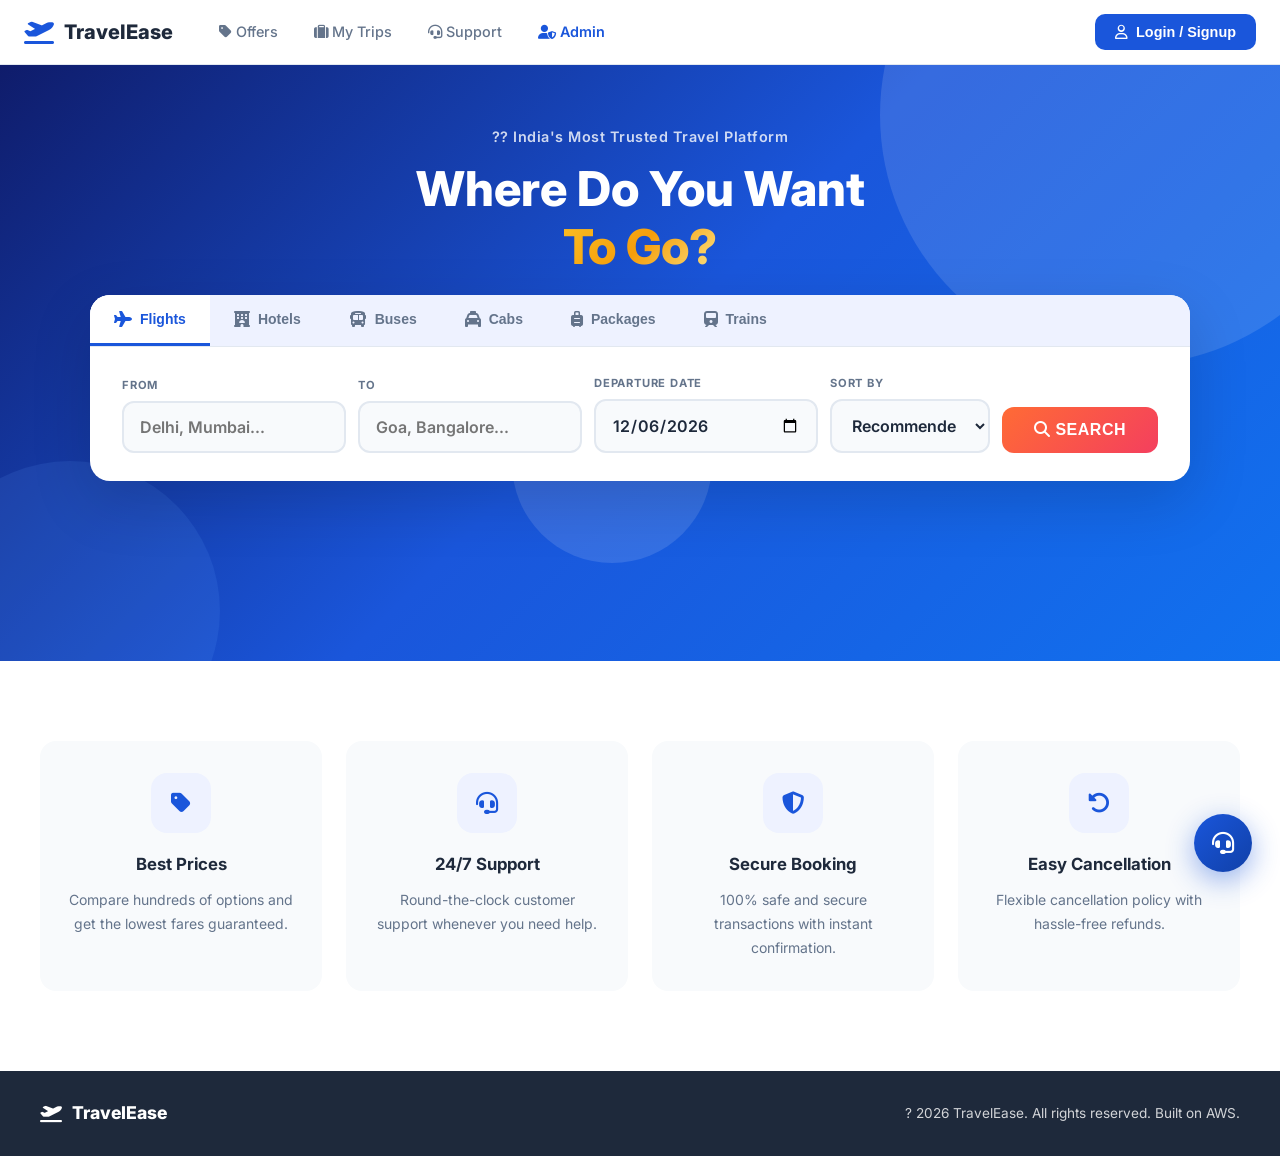
==== src/frontend/index.html @ 36724214 "Initial commit" ====
<!DOCTYPE html>
<html lang="en">
<head>
    <meta charset="UTF-8">
    <meta name="viewport" content="width=device-width, initial-scale=1.0">
    <title>TravelEase ? Book Flights, Hotels, Buses & More</title>
    <meta name="description" content="Book flights, hotels, buses, cabs and holiday packages at the best prices. India's smartest travel booking platform.">
    <meta http-equiv="Content-Type" content="text/html; charset=UTF-8">
    <link rel="preconnect" href="https://fonts.googleapis.com">
    <link href="https://fonts.googleapis.com/css2?family=Inter:wght@300;400;500;600;700;800&display=swap" rel="stylesheet">
    <link rel="stylesheet" href="https://cdnjs.cloudflare.com/ajax/libs/font-awesome/6.4.0/css/all.min.css">
    <link rel="stylesheet" href="style.css">
</head>
<body>

<!-- ===== NAVBAR ===== -->
<nav class="navbar" id="navbar">
    <div class="nav-inner">
        <div class="nav-brand">
            <i class="fa-solid fa-plane-departure brand-icon"></i>
            <span class="brand-text">TravelEase</span>
        </div>
        <div class="nav-links">
            <a href="#" class="nav-link" onclick="showOffers(); return false;"><i class="fa-solid fa-tag"></i> Offers</a>
            <a href="#" class="nav-link" onclick="showMyTrips(); return false;"><i class="fa-solid fa-suitcase"></i> My Trips</a>
            <a href="#" class="nav-link" onclick="openSupport(); return false;"><i class="fa-solid fa-headset"></i> Support</a>
            <a href="#" class="nav-link" onclick="showModal('admin-login'); return false;" style="color:var(--primary); font-weight:600;"><i class="fa-solid fa-user-shield"></i> Admin</a>
        </div>
        <div id="user-section">
            <button class="btn-login" onclick="showModal('login')">
                <i class="fa-regular fa-user"></i> Login / Signup
            </button>
        </div>
    </div>
</nav>

<!-- ===== HERO SECTION ===== -->
<section class="hero" id="main-view">
    <div class="hero-bg">
        <div class="hero-shape shape1"></div>
        <div class="hero-shape shape2"></div>
        <div class="hero-shape shape3"></div>
    </div>
    <div class="hero-content">
        <p class="hero-tagline">?? India's Most Trusted Travel Platform</p>
        <h1 class="hero-title">Where Do You Want<br><span class="gradient-text">To Go?</span></h1>
    </div>

    <!-- ===== SEARCH CARD ===== -->
    <div class="search-card">
        <!-- Tab Bar -->
        <div class="tab-bar">
            <button class="tab-btn active" data-target="flights" onclick="switchTab('flights', this)">
                <i class="fa-solid fa-plane"></i> Flights
            </button>
            <button class="tab-btn" data-target="hotels" onclick="switchTab('hotels', this)">
                <i class="fa-solid fa-hotel"></i> Hotels
            </button>
            <button class="tab-btn" data-target="buses" onclick="switchTab('buses', this)">
                <i class="fa-solid fa-bus"></i> Buses
            </button>
            <button class="tab-btn" data-target="cabs" onclick="switchTab('cabs', this)">
                <i class="fa-solid fa-taxi"></i> Cabs
            </button>
            <button class="tab-btn" data-target="packages" onclick="switchTab('packages', this)">
                <i class="fa-solid fa-suitcase-rolling"></i> Packages
            </button>
            <button class="tab-btn" data-target="trains" onclick="switchTab('trains', this)">
                <i class="fa-solid fa-train"></i> Trains
            </button>
        </div>
        <!-- Dynamic Form -->
        <div id="form-container"></div>
    </div>
</section>

<!-- ===== RESULTS SECTION ===== -->
<section class="results-section" id="results-section" style="display:none;">
    <div class="results-inner">
        <div class="results-header">
            <div>
                <h2 id="results-title" class="results-title">Results</h2>
                <p id="results-subtitle" class="results-subtitle"></p>
            </div>
            <button class="btn-back" onclick="hideResults()">
                <i class="fa-solid fa-arrow-left"></i> Modify Search
            </button>
        </div>
        <div id="loader" class="loader-wrap" style="display:none;">
            <div class="loader-spinner"></div>
            <p>Searching best options for you...</p>
        </div>
        <div id="results-grid" class="results-grid"></div>
    </div>
</section>

<!-- ===== CHECKOUT VIEW ===== -->
<section class="checkout-section" id="checkout-view" style="display:none;">
    <div class="checkout-inner">
        <button class="btn-back" onclick="goBackToSearch()">
            <i class="fa-solid fa-arrow-left"></i> Back to Results
        </button>
        <div class="checkout-card">
            <div class="checkout-header">
                <i class="fa-solid fa-lock checkout-icon"></i>
                <h2>Secure Checkout</h2>
            </div>
            <div id="booking-summary" class="booking-summary"></div>

            <form id="payment-form" onsubmit="submitPayment(event)">
                <div class="payment-methods">
                    <label class="pay-method active" id="pm-card">
                        <input type="radio" name="pay_method" value="card" checked onchange="showPaymentForm('card')">
                        <i class="fa-solid fa-credit-card"></i> Credit / Debit Card
                    </label>
                    <label class="pay-method" id="pm-upi">
                        <input type="radio" name="pay_method" value="upi" onchange="showPaymentForm('upi')">
                        <i class="fa-solid fa-mobile-screen-button"></i> UPI
                    </label>
                    <label class="pay-method" id="pm-nb">
                        <input type="radio" name="pay_method" value="netbanking" onchange="showPaymentForm('netbanking')">
                        <i class="fa-solid fa-building-columns"></i> Net Banking
                    </label>
                </div>

                <div id="payment-fields-card" class="payment-fields">
                    <div class="field-group">
                        <label>Card Number</label>
                        <input type="text" placeholder="1234 5678 9012 3456" maxlength="19" oninput="formatCard(this)">
                    </div>
                    <div class="field-row">
                        <div class="field-group">
                            <label>Expiry Date</label>
                            <input type="text" placeholder="MM / YY" maxlength="7">
                        </div>
                        <div class="field-group">
                            <label>CVV</label>
                            <input type="password" placeholder="???" maxlength="3">
                        </div>
                    </div>
                    <div class="field-group">
                        <label>Name on Card</label>
                        <input type="text" placeholder="HARSHAD SHELAR">
                    </div>
                </div>

                <div id="payment-fields-upi" class="payment-fields" style="display:none;">
                    <div class="upi-apps">
                        <div class="upi-app-btn" onclick="selectUpi(this, 'gpay')">
                            <img src="https://upload.wikimedia.org/wikipedia/commons/thumb/f/f2/Google_Pay_Logo.svg/512px-Google_Pay_Logo.svg.png" alt="GPay">
                            <span>Google Pay</span>
                        </div>
                        <div class="upi-app-btn" onclick="selectUpi(this, 'phonepe')">
                            <img src="https://upload.wikimedia.org/wikipedia/commons/thumb/5/5f/PhonePe_Logo.svg/512px-PhonePe_Logo.svg.png" alt="PhonePe">
                            <span>PhonePe</span>
                        </div>
                        <div class="upi-app-btn" onclick="selectUpi(this, 'paytm')">
                            <img src="https://upload.wikimedia.org/wikipedia/commons/thumb/2/24/Paytm_Logo_%28standalone%29.svg/512px-Paytm_Logo_%28standalone%29.svg.png" alt="Paytm">
                            <span>Paytm</span>
                        </div>
                    </div>
                    <div class="field-group">
                        <label>Or enter UPI ID</label>
                        <input type="text" placeholder="yourname@upi">
                    </div>
                </div>

                <div id="payment-fields-netbanking" class="payment-fields" style="display:none;">
                    <div class="field-group">
                        <label>Select Bank</label>
                        <select>
                            <option>State Bank of India</option>
                            <option>HDFC Bank</option>
                            <option>ICICI Bank</option>
                            <option>Axis Bank</option>
                            <option>Kotak Mahindra Bank</option>
                            <option>Punjab National Bank</option>
                            <option>Bank of Baroda</option>
                        </select>
                    </div>
                </div>

                <button type="submit" class="btn-pay" id="pay-btn">
                    <i class="fa-solid fa-shield-halved"></i> Pay Securely
                </button>
            </form>
        </div>
    </div>
</section>

<!-- ===== SUCCESS VIEW ===== -->
<section class="success-section" id="success-view" style="display:none;">
    <div class="success-inner">
        <div class="success-card">
            <div class="success-anim">
                <i class="fa-solid fa-circle-check success-icon"></i>
            </div>
            <h2>Booking Confirmed! ?</h2>
            <p>Your booking is confirmed. You'll receive a confirmation shortly.</p>
            <div class="booking-id-box">
                <span>Booking ID</span>
                <strong id="booking-id-display">#TB-000000</strong>
            </div>
            <button class="btn-primary" onclick="goBackToSearch()">Book Another Trip</button>
        </div>
    </div>
</section>

<!-- ===== FEATURES SECTION ===== -->
<section class="features-section">
    <div class="features-inner">
        <div class="feature-card">
            <div class="feature-icon"><i class="fa-solid fa-tag"></i></div>
            <h3>Best Prices</h3>
            <p>Compare hundreds of options and get the lowest fares guaranteed.</p>
        </div>
        <div class="feature-card">
            <div class="feature-icon"><i class="fa-solid fa-headset"></i></div>
            <h3>24/7 Support</h3>
            <p>Round-the-clock customer support whenever you need help.</p>
        </div>
        <div class="feature-card">
            <div class="feature-icon"><i class="fa-solid fa-shield-halved"></i></div>
            <h3>Secure Booking</h3>
            <p>100% safe and secure transactions with instant confirmation.</p>
        </div>
        <div class="feature-card">
            <div class="feature-icon"><i class="fa-solid fa-rotate-left"></i></div>
            <h3>Easy Cancellation</h3>
            <p>Flexible cancellation policy with hassle-free refunds.</p>
        </div>
    </div>
</section>

<!-- ===== FOOTER ===== -->
<footer class="footer">
    <div class="footer-inner">
        <div class="footer-brand">
            <i class="fa-solid fa-plane-departure"></i> TravelEase
        </div>
        <p>? 2026 TravelEase. All rights reserved. Built on AWS.</p>
    </div>
</footer>

<!-- ===== LOGIN MODAL ===== -->
<div class="modal-overlay" id="login-modal" onclick="closeModalOutside(event)">
    <div class="modal-box">
        <button class="modal-close" onclick="closeModal('login')"><i class="fa-solid fa-xmark"></i></button>
        <div class="modal-brand">
            <i class="fa-solid fa-plane-departure"></i> TravelEase
        </div>
        <div class="auth-tabs">
            <button class="auth-tab active" id="tab-login" onclick="switchAuthTab('login')">Login</button>
            <button class="auth-tab" id="tab-signup" onclick="switchAuthTab('signup')">Sign Up</button>
        </div>
        <div id="auth-error" class="auth-error" style="display:none;"></div>

        <form id="login-form" onsubmit="handleAuth(event,'login')">
            <div class="field-group">
                <label>Email</label>
                <input type="email" id="login-email" placeholder="you@example.com" required>
            </div>
            <div class="field-group">
                <label>Password</label>
                <input type="password" id="login-password" placeholder="????????" required>
            </div>
            <button type="submit" class="btn-primary">Login</button>
        </form>

        <form id="signup-form" onsubmit="handleAuth(event,'signup')" style="display:none;">
            <div class="field-group">
                <label>Full Name</label>
                <input type="text" id="signup-name" placeholder="Harshad Shelar" required>
            </div>
            <div class="field-group">
                <label>Email</label>
                <input type="email" id="signup-email" placeholder="you@example.com" required>
            </div>
            <div class="field-group">
                <label>Password</label>
                <input type="password" id="signup-password" placeholder="Min 8 characters" required minlength="8">
            </div>
            <button type="submit" class="btn-primary">Create Account</button>
        </form>
    </div>
</div>

<!-- City datalist for autocomplete -->
<datalist id="locations-list"></datalist>

<!-- ===== SUPPORT CHAT WIDGET ===== -->
<div class="support-fab" id="support-fab" onclick="openSupport()" title="Chat with us">
    <i class="fa-solid fa-headset" id="support-fab-icon"></i>
</div>

<div class="support-panel" id="support-panel">
    <div class="support-panel-header">
        <div>
            <div style="font-weight:700; font-size:1rem;">TravelEase Support</div>
            <div style="font-size:0.75rem; opacity:0.85;"><i class="fa-solid fa-circle" style="color:#4ade80; font-size:0.5rem;"></i> We're online</div>
        </div>
        <button onclick="closeSupport()" style="background:rgba(255,255,255,0.2); border:none; border-radius:50%; width:32px; height:32px; cursor:pointer; color:white; font-size:1rem;">&times;</button>
    </div>
    <div class="support-panel-body" id="support-chat-body">
        <div class="support-msg support-msg-bot">
            <div class="support-avatar"><i class="fa-solid fa-robot"></i></div>
            <div class="support-bubble">Hi there! &#128075; I'm your TravelEase assistant. How can I help you today?</div>
        </div>
        <div class="support-quick-replies">
            <button onclick="quickReply('Track my booking')">&#128338; Track Booking</button>
            <button onclick="quickReply('Cancellation policy')">&#10060; Cancellations</button>
            <button onclick="quickReply('Payment issues')">&#128179; Payments</button>
            <button onclick="quickReply('Change my flight')">&#9992; Change Flight</button>
        </div>
    </div>
    <div class="support-panel-footer">
        <input type="text" id="support-input" placeholder="Type your message..." onkeypress="if(event.key==='Enter') sendSupportMsg()">
        <button onclick="sendSupportMsg()"><i class="fa-solid fa-paper-plane"></i></button>
    </div>
</div>

<!-- ===== MY TRIPS MODAL ===== -->
<div class="modal-overlay" id="trips-modal" onclick="closeModalOutside2(event)">
    <div class="modal-box" style="max-width:560px;">
        <button class="modal-close" onclick="closeModal2('trips')"><i class="fa-solid fa-xmark"></i></button>
        <h2 style="margin-bottom:20px; font-size:1.3rem;"><i class="fa-solid fa-suitcase" style="color:var(--primary)"></i> My Trips</h2>
        <div id="trips-content"></div>
    </div>
</div>


<!-- Admin Login Modal -->
<div class="modal-overlay" id="admin-login-modal" onclick="closeModalOutside(event, 'admin-login')">
    <div class="modal-box">
        <button class="modal-close" onclick="closeModal('admin-login')"><i class="fa-solid fa-xmark"></i></button>
        <div style="text-align: center; margin-bottom: 20px;">
            <i class="fa-solid fa-user-shield" style="font-size: 2.5rem; color: var(--primary); margin-bottom: 12px;"></i>
            <h2 style="font-size: 1.5rem;">Admin Portal</h2>
        </div>
        <form onsubmit="handleAdminLogin(event)">
<div id="admin-error" style="color: #dc2626; background: #fee2e2; border: 1px solid #f87171; padding: 10px; border-radius: 6px; margin-bottom: 16px; display: none; text-align: center; font-size: 0.9rem;">Invalid Admin Credentials!</div>
            <div class="input-group" style="margin-bottom:16px;">
                <label>Admin Username</label>
                <input type="text" id="admin-user" placeholder="admin" required style="width:100%; padding:10px; border-radius:6px; border:1px solid #ccc;">
            </div>
            <div class="input-group" style="margin-bottom:16px;">
                <label>Admin Password</label>
                <input type="password" id="admin-pwd" placeholder="Enter password" required style="width:100%; padding:10px; border-radius:6px; border:1px solid #ccc;">
            </div>
            <button type="submit" class="btn-primary" style="width: 100%; justify-content: center; background: linear-gradient(135deg, #1e293b, #0f172a);">Access Dashboard</button>
        </form>
    </div>
</div>
<script src="app.js?v=6"></script>

</body>
</html>
---- src/frontend/style.css ----
/* ========================
   VARIABLES & RESET
======================== */
*, *::before, *::after { box-sizing: border-box; margin: 0; padding: 0; }

:root {
    --primary: #1a56db;
    --primary-dark: #1040a8;
    --primary-light: #eef2ff;
    --accent: #ff6b35;
    --accent-light: #fff4f0;
    --gold: #f59e0b;
    --success: #10b981;
    --danger: #ef4444;
    --text: #1e293b;
    --text-muted: #64748b;
    --border: #e2e8f0;
    --bg: #f8fafc;
    --white: #ffffff;
    --shadow-sm: 0 1px 3px rgba(0,0,0,0.08);
    --shadow: 0 4px 20px rgba(0,0,0,0.10);
    --shadow-lg: 0 20px 60px rgba(0,0,0,0.15);
    --radius: 16px;
    --radius-sm: 10px;
    --transition: all 0.25s cubic-bezier(0.4,0,0.2,1);
}

html { scroll-behavior: smooth; }

body {
    font-family: 'Inter', -apple-system, sans-serif;
    background: var(--bg);
    color: var(--text);
    line-height: 1.6;
    overflow-x: hidden;
}

/* ========================
   NAVBAR
======================== */
.navbar {
    position: sticky;
    top: 0;
    z-index: 999;
    background: rgba(255,255,255,0.9);
    backdrop-filter: blur(20px);
    border-bottom: 1px solid var(--border);
}
.nav-inner {
    max-width: 1280px;
    margin: 0 auto;
    padding: 0 24px;
    height: 64px;
    display: flex;
    align-items: center;
    gap: 32px;
}
.nav-brand {
    display: flex;
    align-items: center;
    gap: 10px;
    text-decoration: none;
    color: var(--primary);
    flex-shrink: 0;
}
.brand-icon { font-size: 1.5rem; color: var(--primary); }
.brand-text { font-size: 1.25rem; font-weight: 800; color: var(--text); }
.nav-links { display: flex; gap: 8px; flex: 1; }
.nav-link {
    font-size: 0.9rem;
    font-weight: 500;
    color: var(--text-muted);
    text-decoration: none;
    padding: 6px 14px;
    border-radius: 8px;
    transition: var(--transition);
}
.nav-link:hover { color: var(--primary); background: var(--primary-light); }

.btn-login {
    display: flex;
    align-items: center;
    gap: 8px;
    background: var(--primary);
    color: white;
    border: none;
    padding: 10px 20px;
    border-radius: 10px;
    font-size: 0.9rem;
    font-weight: 600;
    cursor: pointer;
    transition: var(--transition);
    white-space: nowrap;
}
.btn-login:hover { background: var(--primary-dark); transform: translateY(-1px); }

/* ========================
   HERO
======================== */
.hero {
    position: relative;
    background: linear-gradient(135deg, #0f1c6b 0%, #1a56db 50%, #1171ef 100%);
    min-height: 480px;
    padding: 60px 24px 180px;
    overflow: hidden;
    display: flex;
    flex-direction: column;
    align-items: center;
}

.hero-bg { position: absolute; inset: 0; pointer-events: none; }
.hero-shape {
    position: absolute;
    border-radius: 50%;
    opacity: 0.12;
    animation: float 6s ease-in-out infinite;
}
.shape1 { width: 500px; height: 500px; background: white; top: -200px; right: -100px; animation-delay: 0s; }
.shape2 { width: 300px; height: 300px; background: #60a5fa; bottom: -100px; left: -80px; animation-delay: 2s; }
.shape3 { width: 200px; height: 200px; background: white; top: 50%; left: 40%; animation-delay: 4s; }

@keyframes float {
    0%, 100% { transform: translateY(0) scale(1); }
    50% { transform: translateY(-20px) scale(1.05); }
}

.hero-content {
    position: relative;
    text-align: center;
    color: white;
    margin-bottom: 40px;
    max-width: 600px;
}
.hero-tagline {
    font-size: 0.9rem;
    font-weight: 600;
    color: rgba(255,255,255,0.8);
    letter-spacing: 0.5px;
    margin-bottom: 12px;
}
.hero-title {
    font-size: 3rem;
    font-weight: 800;
    line-height: 1.2;
    color: white;
}
.gradient-text {
    background: linear-gradient(135deg, #fbbf24, #f59e0b, #fde68a);
    -webkit-background-clip: text;
    -webkit-text-fill-color: transparent;
    background-clip: text;
}

/* ========================
   SEARCH CARD
======================== */
.search-card {
    position: relative;
    background: white;
    border-radius: 20px;
    box-shadow: var(--shadow-lg);
    max-width: 1100px;
    width: 100%;
    overflow: hidden;
    margin-top: -20px;
}

.tab-bar {
    display: flex;
    background: var(--primary-light);
    border-bottom: 1px solid var(--border);
    overflow-x: auto;
    scrollbar-width: none;
}
.tab-bar::-webkit-scrollbar { display: none; }

.tab-btn {
    display: flex;
    align-items: center;
    gap: 8px;
    padding: 16px 24px;
    font-size: 0.875rem;
    font-weight: 600;
    color: var(--text-muted);
    background: transparent;
    border: none;
    cursor: pointer;
    transition: var(--transition);
    white-space: nowrap;
    border-bottom: 3px solid transparent;
    position: relative;
}
.tab-btn i { font-size: 1rem; }
.tab-btn:hover { color: var(--primary); background: rgba(26,86,219,0.05); }
.tab-btn.active {
    color: var(--primary);
    background: white;
    border-bottom-color: var(--primary);
}

#form-container { padding: 28px 32px; }

/* ========================
   SEARCH FORM INSIDE CARD
======================== */
.search-form {
    display: flex;
    align-items: flex-end;
    gap: 12px;
    flex-wrap: wrap;
}

.mmt-input-block {
    display: flex;
    flex-direction: column;
    gap: 6px;
    flex: 1;
    min-width: 160px;
}
.mmt-label {
    font-size: 0.7rem;
    font-weight: 700;
    letter-spacing: 0.8px;
    color: var(--text-muted);
    text-transform: uppercase;
}
.mmt-input-block input,
.mmt-input-block select {
    width: 100%;
    padding: 14px 16px;
    border: 2px solid var(--border);
    border-radius: 12px;
    font-size: 1rem;
    font-weight: 600;
    color: var(--text);
    background: var(--bg);
    transition: var(--transition);
    font-family: 'Inter', sans-serif;
}
.mmt-input-block input:focus,
.mmt-input-block select:focus {
    outline: none;
    border-color: var(--primary);
    background: white;
    box-shadow: 0 0 0 4px rgba(26,86,219,0.1);
}

.btn-search {
    padding: 14px 32px;
    background: linear-gradient(135deg, #ff6b35, #f43f5e);
    color: white;
    border: none;
    border-radius: 12px;
    font-size: 1rem;
    font-weight: 700;
    cursor: pointer;
    transition: var(--transition);
    letter-spacing: 0.5px;
    white-space: nowrap;
    flex-shrink: 0;
}
.btn-search:hover {
    transform: translateY(-2px);
    box-shadow: 0 8px 24px rgba(244,63,94,0.4);
}

/* ========================
   RESULTS SECTION
======================== */
.results-section {
    background: var(--bg);
    min-height: 60vh;
    padding: 40px 24px;
}
.results-inner { max-width: 1200px; margin: 0 auto; }

.results-header {
    display: flex;
    align-items: flex-start;
    justify-content: space-between;
    margin-bottom: 28px;
    flex-wrap: wrap;
    gap: 16px;
}
.results-title { font-size: 1.6rem; font-weight: 800; color: var(--text); }
.results-subtitle { font-size: 0.9rem; color: var(--text-muted); margin-top: 4px; }

.btn-back {
    display: flex;
    align-items: center;
    gap: 8px;
    padding: 10px 18px;
    background: white;
    border: 2px solid var(--border);
    border-radius: 10px;
    font-size: 0.875rem;
    font-weight: 600;
    color: var(--text);
    cursor: pointer;
    transition: var(--transition);
}
.btn-back:hover { border-color: var(--primary); color: var(--primary); }

/* Loader */
.loader-wrap {
    display: flex;
    flex-direction: column;
    align-items: center;
    gap: 16px;
    padding: 60px;
    color: var(--text-muted);
    font-weight: 500;
}
.loader-spinner {
    width: 48px; height: 48px;
    border: 4px solid var(--border);
    border-top-color: var(--primary);
    border-radius: 50%;
    animation: spin 0.8s linear infinite;
}
@keyframes spin { to { transform: rotate(360deg); } }

/* Results grid */
.results-grid {
    display: grid;
    grid-template-columns: repeat(auto-fill, minmax(320px, 1fr));
    gap: 20px;
}

.result-card {
    background: white;
    border-radius: var(--radius);
    border: 1px solid var(--border);
    overflow: hidden;
    transition: var(--transition);
    display: flex;
    flex-direction: column;
}
.result-card:hover {
    transform: translateY(-4px);
    box-shadow: var(--shadow-lg);
    border-color: var(--primary);
}

.card-top {
    padding: 20px;
    flex: 1;
}
.card-airline-row {
    display: flex;
    align-items: center;
    justify-content: space-between;
    margin-bottom: 16px;
}
.card-airline-name {
    font-size: 1.1rem;
    font-weight: 700;
    color: var(--text);
    display: flex;
    align-items: center;
    gap: 10px;
}
.card-airline-name .card-icon {
    width: 38px; height: 38px;
    background: var(--primary-light);
    border-radius: 10px;
    display: flex;
    align-items: center;
    justify-content: center;
    color: var(--primary);
    font-size: 1rem;
    flex-shrink: 0;
}
.card-price {
    font-size: 1.4rem;
    font-weight: 800;
    color: var(--accent);
}
.card-price .price-label {
    font-size: 0.75rem;
    font-weight: 400;
    color: var(--text-muted);
}

.card-route {
    display: flex;
    align-items: center;
    justify-content: space-between;
    background: var(--bg);
    border-radius: 10px;
    padding: 12px 16px;
    margin-bottom: 14px;
}
.card-route .city { font-weight: 700; font-size: 1.1rem; }
.card-route .time { font-size: 0.75rem; color: var(--text-muted); }
.card-route .route-arrow {
    display: flex;
    flex-direction: column;
    align-items: center;
    color: var(--text-muted);
    font-size: 0.75rem;
    gap: 4px;
}
.card-route .route-arrow i { font-size: 1rem; color: var(--primary); }

.card-meta {
    display: flex;
    gap: 12px;
    flex-wrap: wrap;
}
.card-badge {
    padding: 4px 10px;
    border-radius: 20px;
    font-size: 0.75rem;
    font-weight: 600;
    background: var(--primary-light);
    color: var(--primary);
}
.card-badge.gold { background: #fffbeb; color: var(--gold); }
.card-badge.green { background: #ecfdf5; color: var(--success); }

.card-bottom {
    padding: 16px 20px;
    border-top: 1px solid var(--border);
    display: flex;
    align-items: center;
    justify-content: space-between;
}
.card-rating {
    display: flex;
    align-items: center;
    gap: 4px;
    font-size: 0.875rem;
    font-weight: 600;
    color: var(--gold);
}

.btn-book {
    padding: 10px 22px;
    background: var(--primary);
    color: white;
    border: none;
    border-radius: 10px;
    font-size: 0.875rem;
    font-weight: 700;
    cursor: pointer;
    transition: var(--transition);
    letter-spacing: 0.3px;
}
.btn-book:hover { background: var(--primary-dark); transform: translateY(-1px); }

.no-results {
    text-align: center;
    padding: 80px 20px;
    grid-column: 1/-1;
    color: var(--text-muted);
}
.no-results i { font-size: 3rem; margin-bottom: 16px; color: var(--border); }
.no-results h3 { font-size: 1.2rem; font-weight: 700; margin-bottom: 8px; }

/* ========================
   CHECKOUT
======================== */
.checkout-section { padding: 40px 24px; background: var(--bg); min-height: 60vh; }
.checkout-inner { max-width: 680px; margin: 0 auto; }
.checkout-card {
    background: white;
    border-radius: var(--radius);
    padding: 36px;
    box-shadow: var(--shadow);
    margin-top: 20px;
}
.checkout-header {
    text-align: center;
    margin-bottom: 28px;
}
.checkout-icon {
    width: 56px; height: 56px;
    background: var(--primary-light);
    border-radius: 50%;
    display: flex;
    align-items: center;
    justify-content: center;
    font-size: 1.4rem;
    color: var(--primary);
    margin: 0 auto 16px;
}
.checkout-header h2 { font-size: 1.5rem; font-weight: 800; }

.booking-summary {
    background: linear-gradient(135deg, var(--primary) 0%, var(--primary-dark) 100%);
    color: white;
    border-radius: 12px;
    padding: 20px 24px;
    margin-bottom: 28px;
    font-size: 0.95rem;
    line-height: 1.8;
}
.booking-summary .price-highlight {
    font-size: 1.6rem;
    font-weight: 800;
    display: block;
    margin-top: 8px;
}

.payment-methods {
    display: grid;
    grid-template-columns: 1fr 1fr 1fr;
    gap: 12px;
    margin-bottom: 24px;
}
.pay-method {
    display: flex;
    align-items: center;
    gap: 8px;
    padding: 14px 12px;
    border: 2px solid var(--border);
    border-radius: 12px;
    cursor: pointer;
    transition: var(--transition);
    font-size: 0.85rem;
    font-weight: 600;
    color: var(--text-muted);
}
.pay-method input { display: none; }
.pay-method:hover, .pay-method.active {
    border-color: var(--primary);
    color: var(--primary);
    background: var(--primary-light);
}

.payment-fields { margin-bottom: 24px; }
.field-group { margin-bottom: 16px; }
.field-group label {
    display: block;
    font-size: 0.8rem;
    font-weight: 700;
    color: var(--text-muted);
    text-transform: uppercase;
    letter-spacing: 0.5px;
    margin-bottom: 8px;
}
.field-group input, .field-group select {
    width: 100%;
    padding: 14px 16px;
    border: 2px solid var(--border);
    border-radius: 12px;
    font-size: 0.95rem;
    font-family: 'Inter', sans-serif;
    color: var(--text);
    background: var(--bg);
    transition: var(--transition);
}
.field-group input:focus, .field-group select:focus {
    outline: none;
    border-color: var(--primary);
    box-shadow: 0 0 0 4px rgba(26,86,219,0.1);
    background: white;
}
.field-row { display: grid; grid-template-columns: 1fr 1fr; gap: 12px; }

/* UPI apps */
.upi-apps {
    display: grid;
    grid-template-columns: 1fr 1fr 1fr;
    gap: 12px;
    margin-bottom: 20px;
}
.upi-app-btn {
    display: flex;
    flex-direction: column;
    align-items: center;
    gap: 8px;
    padding: 16px 12px;
    border: 2px solid var(--border);
    border-radius: 12px;
    cursor: pointer;
    transition: var(--transition);
    font-size: 0.8rem;
    font-weight: 600;
    color: var(--text-muted);
}
.upi-app-btn img {
    width: 40px; height: 40px;
    object-fit: contain;
}
.upi-app-btn:hover, .upi-app-btn.selected {
    border-color: var(--primary);
    color: var(--primary);
    background: var(--primary-light);
}

.btn-pay {
    width: 100%;
    padding: 16px;
    background: linear-gradient(135deg, var(--primary) 0%, var(--primary-dark) 100%);
    color: white;
    border: none;
    border-radius: 12px;
    font-size: 1.05rem;
    font-weight: 700;
    cursor: pointer;
    transition: var(--transition);
    display: flex;
    align-items: center;
    justify-content: center;
    gap: 10px;
}
.btn-pay:hover {
    transform: translateY(-2px);
    box-shadow: 0 8px 24px rgba(26,86,219,0.35);
}
.btn-pay:active { transform: translateY(0); }

/* ========================
   SUCCESS
======================== */
.success-section { padding: 40px 24px; background: var(--bg); min-height: 60vh; display: flex; align-items: center; }
.success-inner { max-width: 500px; margin: 0 auto; }
.success-card {
    background: white;
    border-radius: var(--radius);
    padding: 52px 40px;
    text-align: center;
    box-shadow: var(--shadow-lg);
}
.success-anim { margin-bottom: 24px; }
.success-icon {
    font-size: 5rem;
    color: var(--success);
    animation: pop 0.4s cubic-bezier(0.34,1.56,0.64,1);
}
@keyframes pop { from { transform: scale(0.4); opacity: 0; } to { transform: scale(1); opacity: 1; } }
.success-card h2 { font-size: 1.6rem; font-weight: 800; margin-bottom: 12px; }
.success-card p { color: var(--text-muted); margin-bottom: 24px; }
.booking-id-box {
    background: var(--bg);
    border: 2px dashed var(--border);
    border-radius: 12px;
    padding: 16px 24px;
    margin-bottom: 28px;
    display: flex;
    flex-direction: column;
    gap: 4px;
}
.booking-id-box span { font-size: 0.75rem; font-weight: 600; color: var(--text-muted); text-transform: uppercase; }
.booking-id-box strong { font-size: 1.4rem; font-weight: 800; color: var(--primary); }

/* ========================
   FEATURES & FOOTER
======================== */
.features-section { background: white; padding: 80px 24px; }
.features-inner {
    max-width: 1200px;
    margin: 0 auto;
    display: grid;
    grid-template-columns: repeat(auto-fit, minmax(240px, 1fr));
    gap: 24px;
}
.feature-card {
    background: var(--bg);
    border-radius: var(--radius);
    padding: 32px 28px;
    text-align: center;
    transition: var(--transition);
}
.feature-card:hover { transform: translateY(-4px); box-shadow: var(--shadow); }
.feature-icon {
    width: 60px; height: 60px;
    background: var(--primary-light);
    border-radius: 16px;
    display: flex;
    align-items: center;
    justify-content: center;
    font-size: 1.4rem;
    color: var(--primary);
    margin: 0 auto 18px;
}
.feature-card h3 { font-size: 1.05rem; font-weight: 700; margin-bottom: 10px; }
.feature-card p { font-size: 0.875rem; color: var(--text-muted); line-height: 1.7; }

.footer {
    background: var(--text);
    color: rgba(255,255,255,0.8);
    padding: 28px 24px;
}
.footer-inner {
    max-width: 1200px;
    margin: 0 auto;
    display: flex;
    align-items: center;
    justify-content: space-between;
    flex-wrap: wrap;
    gap: 12px;
}
.footer-brand {
    font-size: 1.1rem;
    font-weight: 800;
    color: white;
    display: flex;
    align-items: center;
    gap: 10px;
}
.footer p { font-size: 0.85rem; }

/* ========================
   MODAL
======================== */
.modal-overlay {
    position: fixed;
    inset: 0;
    background: rgba(15,23,42,0.6);
    backdrop-filter: blur(8px);
    display: none;
    align-items: center;
    justify-content: center;
    z-index: 9999;
    padding: 20px;
}
.modal-overlay.active { display: flex; }

.modal-box {
    background: white;
    border-radius: 20px;
    width: 100%;
    max-width: 440px;
    padding: 36px;
    position: relative;
    box-shadow: var(--shadow-lg);
    animation: slideUp 0.3s cubic-bezier(0.34,1.56,0.64,1);
}
@keyframes slideUp { from { transform: translateY(40px); opacity: 0; } to { transform: translateY(0); opacity: 1; } }

.modal-close {
    position: absolute;
    top: 16px; right: 16px;
    background: var(--bg);
    border: none;
    width: 36px; height: 36px;
    border-radius: 50%;
    font-size: 1rem;
    color: var(--text-muted);
    cursor: pointer;
    transition: var(--transition);
    display: flex;
    align-items: center;
    justify-content: center;
}
.modal-close:hover { background: var(--border); color: var(--text); }

.modal-brand {
    font-size: 1.2rem;
    font-weight: 800;
    color: var(--primary);
    text-align: center;
    margin-bottom: 24px;
}

.auth-tabs {
    display: flex;
    background: var(--bg);
    border-radius: 12px;
    padding: 4px;
    margin-bottom: 24px;
}
.auth-tab {
    flex: 1;
    padding: 10px;
    border: none;
    border-radius: 10px;
    font-size: 0.9rem;
    font-weight: 600;
    color: var(--text-muted);
    background: transparent;
    cursor: pointer;
    transition: var(--transition);
}
.auth-tab.active {
    background: white;
    color: var(--primary);
    box-shadow: var(--shadow-sm);
}

.auth-error {
    background: #fef2f2;
    color: var(--danger);
    border: 1px solid #fecaca;
    border-radius: 10px;
    padding: 12px 16px;
    font-size: 0.875rem;
    font-weight: 500;
    margin-bottom: 16px;
}

.btn-primary {
    width: 100%;
    padding: 14px;
    background: linear-gradient(135deg, var(--primary), var(--primary-dark));
    color: white;
    border: none;
    border-radius: 12px;
    font-size: 0.95rem;
    font-weight: 700;
    cursor: pointer;
    transition: var(--transition);
    margin-top: 8px;
    font-family: 'Inter', sans-serif;
}
.btn-primary:hover { transform: translateY(-2px); box-shadow: 0 8px 24px rgba(26,86,219,0.3); }

/* ========================
   USER LOGGED IN STATE
======================== */
.user-logged-in {
    display: flex;
    align-items: center;
    gap: 12px;
}
.user-avatar {
    width: 36px; height: 36px;
    background: var(--primary);
    border-radius: 50%;
    display: flex;
    align-items: center;
    justify-content: center;
    color: white;
    font-weight: 700;
    font-size: 0.9rem;
}
.btn-logout {
    padding: 8px 16px;
    background: transparent;
    border: 2px solid var(--border);
    border-radius: 8px;
    font-size: 0.8rem;
    font-weight: 600;
    color: var(--text-muted);
    cursor: pointer;
    transition: var(--transition);
}
.btn-logout:hover { border-color: var(--danger); color: var(--danger); }

/* ========================
   RESPONSIVE
======================== */
@media (max-width: 768px) {
    .hero-title { font-size: 2rem; }
    .hero { padding: 40px 16px 160px; }
    #form-container { padding: 20px; }
    .search-form { flex-direction: column; }
    .mmt-input-block { min-width: unset; }
    .payment-methods { grid-template-columns: 1fr; }
    .upi-apps { grid-template-columns: 1fr 1fr; }
    .results-grid { grid-template-columns: 1fr; }
    .tab-btn { padding: 14px 16px; font-size: 0.8rem; }
}

/* ========================
   SUPPORT CHAT WIDGET
======================== */
.support-fab {
    position: fixed;
    bottom: 28px;
    right: 28px;
    width: 58px;
    height: 58px;
    background: linear-gradient(135deg, var(--primary), var(--primary-dark));
    border-radius: 50%;
    display: flex;
    align-items: center;
    justify-content: center;
    font-size: 1.4rem;
    color: white;
    cursor: pointer;
    box-shadow: 0 8px 28px rgba(26,86,219,0.45);
    z-index: 9998;
    transition: var(--transition);
    animation: pulse-fab 2.5s ease-in-out infinite;
}
.support-fab:hover {
    transform: scale(1.12);
    box-shadow: 0 12px 36px rgba(26,86,219,0.55);
}
@keyframes pulse-fab {
    0%, 100% { box-shadow: 0 8px 28px rgba(26,86,219,0.45); }
    50% { box-shadow: 0 8px 40px rgba(26,86,219,0.7); }
}

.support-panel {
    position: fixed;
    bottom: 100px;
    right: 28px;
    width: 340px;
    max-height: 520px;
    background: white;
    border-radius: 20px;
    box-shadow: 0 20px 60px rgba(0,0,0,0.2);
    z-index: 9997;
    display: none;
    flex-direction: column;
    overflow: hidden;
    animation: slideUpChat 0.3s cubic-bezier(0.34,1.56,0.64,1);
}
.support-panel.open { display: flex; }
@keyframes slideUpChat {
    from { opacity: 0; transform: translateY(20px) scale(0.95); }
    to   { opacity: 1; transform: translateY(0)   scale(1); }
}

.support-panel-header {
    background: linear-gradient(135deg, var(--primary), var(--primary-dark));
    color: white;
    padding: 16px 20px;
    display: flex;
    align-items: center;
    justify-content: space-between;
}

.support-panel-body {
    flex: 1;
    overflow-y: auto;
    padding: 16px;
    display: flex;
    flex-direction: column;
    gap: 12px;
    background: #f8fafc;
}

.support-msg {
    display: flex;
    align-items: flex-start;
    gap: 10px;
}
.support-msg-user {
    flex-direction: row-reverse;
}
.support-avatar {
    width: 32px; height: 32px;
    background: var(--primary-light);
    border-radius: 50%;
    display: flex;
    align-items: center;
    justify-content: center;
    font-size: 0.85rem;
    color: var(--primary);
    flex-shrink: 0;
}
.support-bubble {
    background: white;
    border-radius: 12px 12px 12px 4px;
    padding: 10px 14px;
    font-size: 0.875rem;
    line-height: 1.5;
    box-shadow: 0 2px 8px rgba(0,0,0,0.08);
    max-width: 220px;
}
.support-msg-user .support-bubble {
    background: var(--primary);
    color: white;
    border-radius: 12px 12px 4px 12px;
}

.support-quick-replies {
    display: flex;
    flex-wrap: wrap;
    gap: 8px;
    padding-left: 42px;
}
.support-quick-replies button {
    padding: 6px 12px;
    border: 1.5px solid var(--primary);
    background: transparent;
    color: var(--primary);
    border-radius: 20px;
    font-size: 0.78rem;
    font-weight: 600;
    cursor: pointer;
    transition: var(--transition);
}
.support-quick-replies button:hover {
    background: var(--primary);
    color: white;
}

.support-panel-footer {
    padding: 12px 16px;
    border-top: 1px solid var(--border);
    display: flex;
    gap: 10px;
    background: white;
}
.support-panel-footer input {
    flex: 1;
    padding: 10px 14px;
    border: 1.5px solid var(--border);
    border-radius: 24px;
    font-size: 0.875rem;
    font-family: 'Inter', sans-serif;
    outline: none;
    transition: var(--transition);
}
.support-panel-footer input:focus {
    border-color: var(--primary);
}
.support-panel-footer button {
    width: 40px; height: 40px;
    background: var(--primary);
    color: white;
    border: none;
    border-radius: 50%;
    cursor: pointer;
    font-size: 0.9rem;
    transition: var(--transition);
    display: flex;
    align-items: center;
    justify-content: center;
    flex-shrink: 0;
}
.support-panel-footer button:hover { background: var(--primary-dark); transform: scale(1.08); }

/* Typing indicator */
.support-typing .support-bubble {
    display: flex;
    gap: 4px;
    align-items: center;
    padding: 12px 16px;
}
.dot-typing {
    width: 7px; height: 7px;
    border-radius: 50%;
    background: var(--text-muted);
    animation: blink 1.2s ease-in-out infinite;
}
.dot-typing:nth-child(2) { animation-delay: 0.2s; }
.dot-typing:nth-child(3) { animation-delay: 0.4s; }
@keyframes blink { 0%,80%,100% { opacity:0.2; transform:scale(0.8); } 40% { opacity:1; transform:scale(1); } }
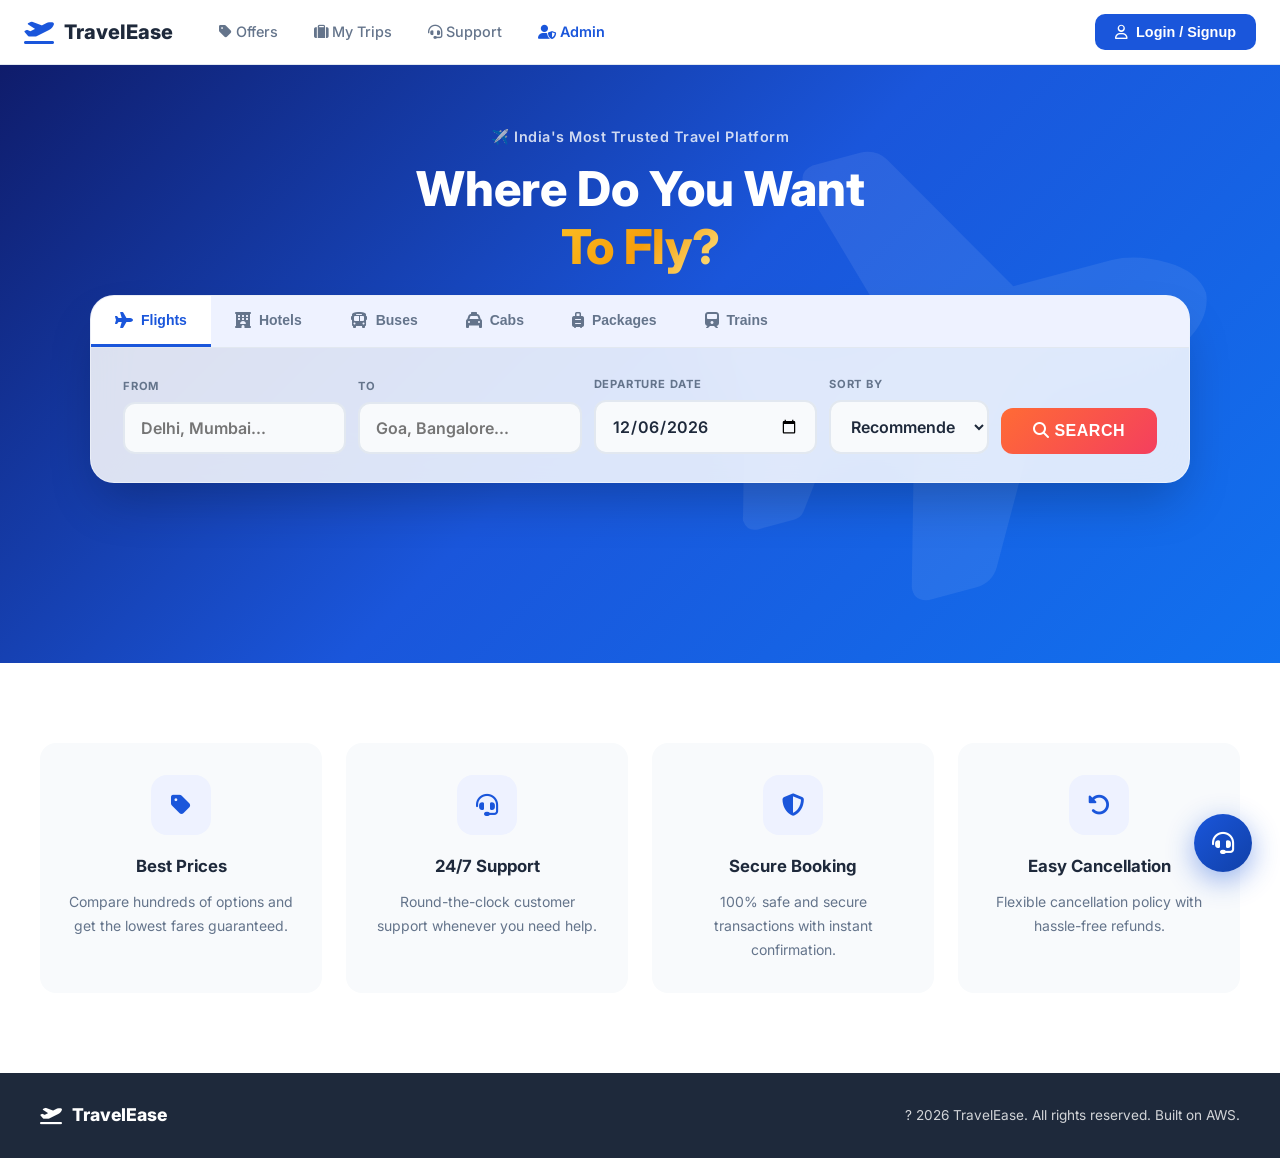
==== commit e0aa3182: "Organize repository structure, remove temporary scripts, and generate comprehensive documentation." ====
--- a/src/frontend/index.html
+++ b/src/frontend/index.html
@@ -9,6 +9,7 @@
     <link rel="preconnect" href="https://fonts.googleapis.com">
     <link href="https://fonts.googleapis.com/css2?family=Inter:wght@300;400;500;600;700;800&display=swap" rel="stylesheet">
     <link rel="stylesheet" href="https://cdnjs.cloudflare.com/ajax/libs/font-awesome/6.4.0/css/all.min.css">
+    <link rel="stylesheet" href="https://unpkg.com/leaflet@1.9.4/dist/leaflet.css" integrity="sha256-p4NxAoJBhIIN+hmNHrzRCf9tD/miZyoHS5obTRR9BMY=" crossorigin=""/>
     <link rel="stylesheet" href="style.css">
 </head>
 <body>
@@ -37,9 +38,7 @@
 <!-- ===== HERO SECTION ===== -->
 <section class="hero" id="main-view">
     <div class="hero-bg">
-        <div class="hero-shape shape1"></div>
-        <div class="hero-shape shape2"></div>
-        <div class="hero-shape shape3"></div>
+        <div id="hero-watermark"><i class="fa-solid fa-plane"></i></div>
     </div>
     <div class="hero-content">
         <p class="hero-tagline">?? India's Most Trusted Travel Platform</p>
@@ -123,24 +122,25 @@
                     </label>
                 </div>
 
+                <div id="payment-error" style="color: #dc2626; background: #fee2e2; border: 1px solid #f87171; padding: 10px; border-radius: 6px; margin-bottom: 16px; display: none; text-align: center; font-size: 0.9rem;"></div>
                 <div id="payment-fields-card" class="payment-fields">
                     <div class="field-group">
                         <label>Card Number</label>
-                        <input type="text" placeholder="1234 5678 9012 3456" maxlength="19" oninput="formatCard(this)">
+                        <input type="text" id="card-number" placeholder="1234 5678 9012 3456" maxlength="19" oninput="formatCard(this)">
                     </div>
                     <div class="field-row">
                         <div class="field-group">
                             <label>Expiry Date</label>
-                            <input type="text" placeholder="MM / YY" maxlength="7">
+                            <input type="text" id="card-expiry" placeholder="MM / YY" maxlength="7">
                         </div>
                         <div class="field-group">
                             <label>CVV</label>
-                            <input type="password" placeholder="???" maxlength="3">
+                            <input type="password" id="card-cvv" placeholder="***" maxlength="3">
                         </div>
                     </div>
                     <div class="field-group">
                         <label>Name on Card</label>
-                        <input type="text" placeholder="HARSHAD SHELAR">
+                        <input type="text" id="card-name" placeholder="HARSHAD SHELAR">
                     </div>
                 </div>
 
@@ -351,7 +351,23 @@
         </form>
     </div>
 </div>
-<script src="app.js?v=6"></script>
+
+<!-- ===== MAP MODAL ===== -->
+<div class="modal-overlay" id="map-modal" onclick="closeMapModalOutside(event)">
+    <div class="modal-box" style="max-width:800px; width:90%; height:80vh; display:flex; flex-direction:column; padding:0;">
+        <div style="padding:15px 20px; border-bottom:1px solid #e2e8f0; display:flex; justify-content:space-between; align-items:center; background:#f8fafc; border-radius:12px 12px 0 0;">
+            <h2 style="font-size:1.25rem; margin:0;"><i class="fa-solid fa-map-location-dot" style="color:var(--primary);"></i> Select Location</h2>
+            <button class="modal-close" style="position:static; padding:0;" onclick="closeMapModal()"><i class="fa-solid fa-xmark"></i></button>
+        </div>
+        <div id="map" style="flex:1; width:100%;"></div>
+        <div style="padding:15px 20px; background:#f8fafc; border-top:1px solid #e2e8f0; border-radius:0 0 12px 12px; display:flex; justify-content:flex-end;">
+            <button type="button" class="btn-primary" onclick="confirmMapLocation()">Confirm Location</button>
+        </div>
+    </div>
+</div>
+
+<script src="https://unpkg.com/leaflet@1.9.4/dist/leaflet.js" integrity="sha256-20nQCchB9co0qIjJZRGuk2/Z9VM+kNiyxNV1lvTlZBo=" crossorigin=""></script>
+<script src="app.js?v=14"></script>
 
 </body>
 </html>
--- a/src/frontend/style.css
+++ b/src/frontend/style.css
@@ -106,22 +106,25 @@
     display: flex;
     flex-direction: column;
     align-items: center;
+    transition: background 0.6s ease;
 }
 
 .hero-bg { position: absolute; inset: 0; pointer-events: none; }
-.hero-shape {
+#hero-watermark {
     position: absolute;
-    border-radius: 50%;
-    opacity: 0.12;
-    animation: float 6s ease-in-out infinite;
-}
-.shape1 { width: 500px; height: 500px; background: white; top: -200px; right: -100px; animation-delay: 0s; }
-.shape2 { width: 300px; height: 300px; background: #60a5fa; bottom: -100px; left: -80px; animation-delay: 2s; }
-.shape3 { width: 200px; height: 200px; background: white; top: 50%; left: 40%; animation-delay: 4s; }
-
-@keyframes float {
-    0%, 100% { transform: translateY(0) scale(1); }
-    50% { transform: translateY(-20px) scale(1.05); }
+    right: 5%;
+    top: 50%;
+    transform: translateY(-50%) rotate(-15deg);
+    font-size: 450px;
+    color: rgba(255, 255, 255, 0.08);
+    pointer-events: none;
+    z-index: 0;
+    transition: opacity 0.6s cubic-bezier(0.4, 0, 0.2, 1), transform 0.6s cubic-bezier(0.4, 0, 0.2, 1);
+}
+
+#hero-watermark.animating {
+    opacity: 0;
+    transform: translateY(-30%) rotate(0deg) scale(0.8);
 }
 
 .hero-content {
@@ -156,13 +159,20 @@
 ======================== */
 .search-card {
     position: relative;
-    background: white;
-    border-radius: 20px;
-    box-shadow: var(--shadow-lg);
+    background: rgba(255, 255, 255, 0.85);
+    backdrop-filter: blur(24px);
+    -webkit-backdrop-filter: blur(24px);
+    border: 1px solid rgba(255, 255, 255, 0.4);
+    border-radius: 24px;
+    box-shadow: 0 25px 50px -12px rgba(0, 0, 0, 0.25), inset 0 1px 0 rgba(255, 255, 255, 0.6);
     max-width: 1100px;
     width: 100%;
     overflow: hidden;
     margin-top: -20px;
+    transition: var(--transition);
+}
+.search-card:hover {
+    box-shadow: 0 30px 60px -12px rgba(0, 0, 0, 0.3), inset 0 1px 0 rgba(255, 255, 255, 0.8);
 }
 
 .tab-bar {
